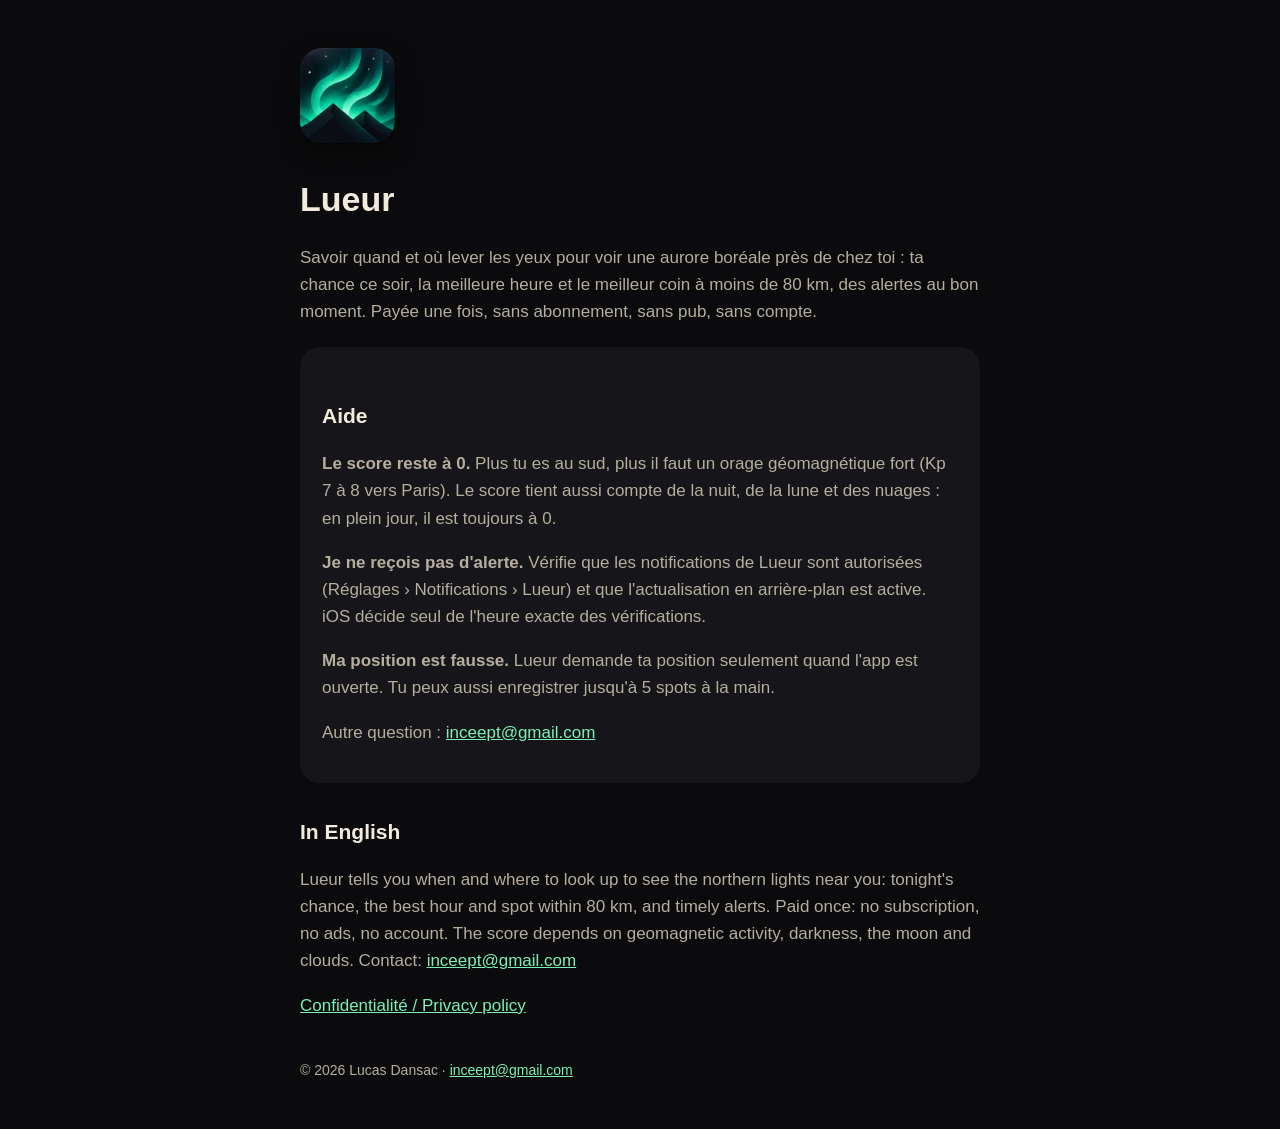
==== index.html @ 9ad00d9c "Lueur : page d'aide et confidentialité Co-Authored-By: Claude Opus 5.5 <noreply@anthropic.com>" ====
<!doctype html>
<html lang="fr"><head><meta charset="utf-8"><meta name="viewport" content="width=device-width,initial-scale=1">
<title>Lueur : aurores boréales</title><link rel="stylesheet" href="style.css"></head>
<body><main><img class="icon" src="icon.png" alt="">
<h1>Lueur</h1><p>Savoir quand et où lever les yeux pour voir une aurore boréale près de chez toi : ta chance ce soir, la meilleure heure et le meilleur coin à moins de 80 km, des alertes au bon moment. Payée une fois, sans abonnement, sans pub, sans compte.</p>
<div class="card"><h2>Aide</h2>
<p><strong>Le score reste à 0.</strong> Plus tu es au sud, plus il faut un orage géomagnétique fort (Kp 7 à 8 vers Paris). Le score tient aussi compte de la nuit, de la lune et des nuages : en plein jour, il est toujours à 0.</p>
<p><strong>Je ne reçois pas d'alerte.</strong> Vérifie que les notifications de Lueur sont autorisées (Réglages › Notifications › Lueur) et que l'actualisation en arrière-plan est active. iOS décide seul de l'heure exacte des vérifications.</p>
<p><strong>Ma position est fausse.</strong> Lueur demande ta position seulement quand l'app est ouverte. Tu peux aussi enregistrer jusqu'à 5 spots à la main.</p>
<p>Autre question : <a href="mailto:inceept@gmail.com?subject=Lueur">inceept@gmail.com</a></p></div>
<h2>In English</h2><p>Lueur tells you when and where to look up to see the northern lights near you: tonight's chance, the best hour and spot within 80 km, and timely alerts. Paid once: no subscription, no ads, no account. The score depends on geomagnetic activity, darkness, the moon and clouds. Contact: <a href="mailto:inceept@gmail.com?subject=Lueur">inceept@gmail.com</a></p>
<p><a href="confidentialite.html">Confidentialité / Privacy policy</a></p>
<footer>© 2026 Lucas Dansac · <a href="mailto:inceept@gmail.com">inceept@gmail.com</a></footer></main></body></html>
---- style.css ----
:root{--bg:#0B0B0D;--ink:#F2EBDD;--muted:#B5AE9F;--accent:#7CF0B5;--card:#16161A}
*{box-sizing:border-box}body{margin:0;background:var(--bg);color:var(--ink);font:17px/1.6 -apple-system,BlinkMacSystemFont,"Segoe UI",sans-serif}
main{max-width:720px;margin:0 auto;padding:48px 20px}img.icon{width:96px;height:96px;border-radius:22px;box-shadow:0 8px 24px rgba(0,0,0,.4)}
h1{font-size:34px;margin:20px 0 6px}h2{font-size:21px;margin-top:32px}p,li{color:var(--muted)}a{color:var(--accent)}
.card{background:var(--card);border-radius:20px;padding:20px 22px;margin:22px 0}
footer{margin-top:40px;font-size:14px;color:var(--muted)}
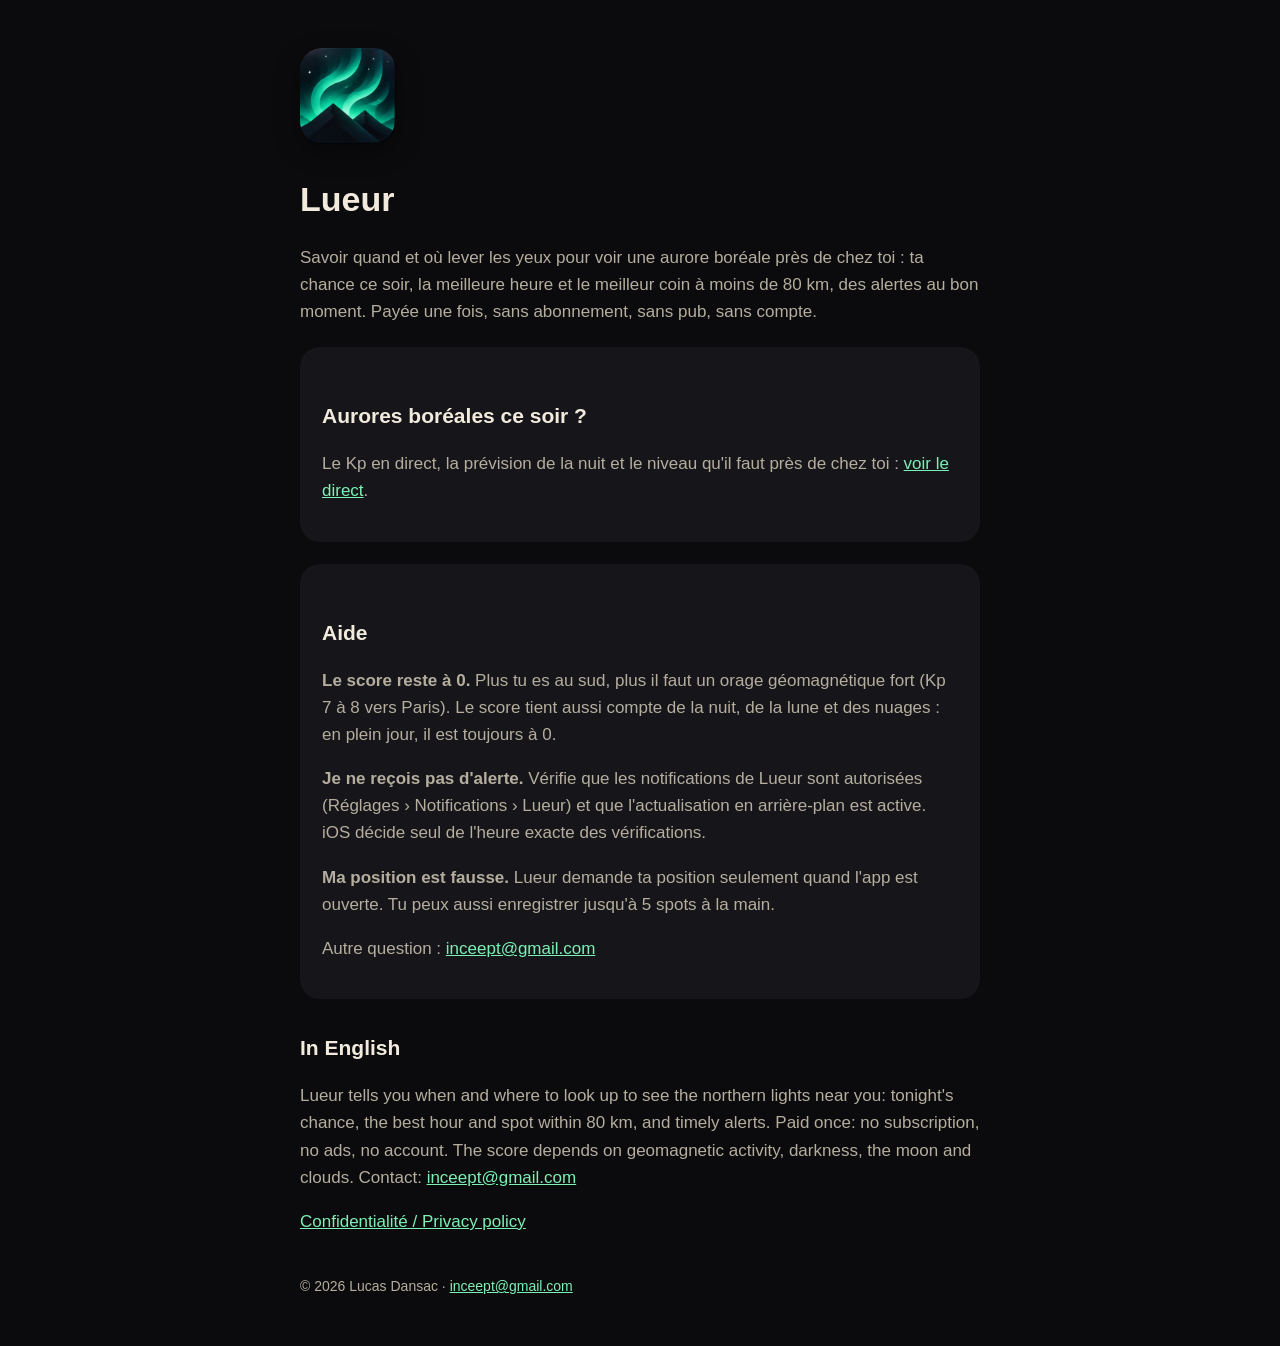
==== commit f0c438a8: "Page aurores boréales ce soir : Kp NOAA en direct et seuil par ville Co-Authored-By: Claude Opus 5.5" ====
--- a/index.html
+++ b/index.html
@@ -1,8 +1,9 @@
 <!doctype html>
 <html lang="fr"><head><meta charset="utf-8"><meta name="viewport" content="width=device-width,initial-scale=1">
-<title>Lueur : aurores boréales</title><link rel="stylesheet" href="style.css"></head>
+<title>Lueur : aurores boréales</title><meta name="description" content="Lueur, l'app iPhone qui te dit quand et où voir une aurore boréale près de chez toi. Kp en direct et prévisions gratuites."><link rel="stylesheet" href="style.css"></head>
 <body><main><img class="icon" src="icon.png" alt="">
 <h1>Lueur</h1><p>Savoir quand et où lever les yeux pour voir une aurore boréale près de chez toi : ta chance ce soir, la meilleure heure et le meilleur coin à moins de 80 km, des alertes au bon moment. Payée une fois, sans abonnement, sans pub, sans compte.</p>
+<div class="card"><h2>Aurores boréales ce soir ?</h2><p>Le Kp en direct, la prévision de la nuit et le niveau qu'il faut près de chez toi : <a href="aurores-boreales-ce-soir.html">voir le direct</a>.</p></div>
 <div class="card"><h2>Aide</h2>
 <p><strong>Le score reste à 0.</strong> Plus tu es au sud, plus il faut un orage géomagnétique fort (Kp 7 à 8 vers Paris). Le score tient aussi compte de la nuit, de la lune et des nuages : en plein jour, il est toujours à 0.</p>
 <p><strong>Je ne reçois pas d'alerte.</strong> Vérifie que les notifications de Lueur sont autorisées (Réglages › Notifications › Lueur) et que l'actualisation en arrière-plan est active. iOS décide seul de l'heure exacte des vérifications.</p>
--- a/style.css
+++ b/style.css
@@ -4,3 +4,15 @@
 h1{font-size:34px;margin:20px 0 6px}h2{font-size:21px;margin-top:32px}p,li{color:var(--muted)}a{color:var(--accent)}
 .card{background:var(--card);border-radius:20px;padding:20px 22px;margin:22px 0}
 footer{margin-top:40px;font-size:14px;color:var(--muted)}
+.note{font-size:13px}h2.haut{margin-top:4px}
+.chiffres{display:grid;grid-template-columns:1fr 1fr;gap:12px}.chiffres p{margin:0;font-size:14px}
+.chiffres strong{display:block;font-size:44px;line-height:1.1;color:var(--ink);font-variant-numeric:tabular-nums}
+.constat{border-radius:12px;padding:10px 12px;color:var(--ink);background:rgba(255,255,255,.06)}.constat.ok{background:rgba(124,240,181,.16)}
+.barres{display:flex;gap:4px;height:110px;align-items:stretch;margin:14px 0 4px}
+.barre{flex:1;display:flex;flex-direction:column;justify-content:flex-end;min-width:0}
+.barre span{display:block;background:rgba(124,240,181,.45);border-radius:4px 4px 0 0}.barre.orage span{background:var(--accent)}
+.barre small{font-size:10px;color:var(--muted);text-align:center;margin-top:3px}
+.villes{width:100%;border-collapse:collapse;font-size:15px}.villes th{text-align:left;font-size:12px;color:var(--muted);font-weight:600;padding:6px 0}
+.villes td{padding:8px 0;border-top:1px solid rgba(255,255,255,.08);color:var(--ink)}.villes td:last-child{text-align:right}
+.ce-soir{color:var(--muted)}.ce-soir.oui{color:var(--accent);font-weight:600}
+.cta{background:var(--accent);border-radius:20px;padding:20px 22px;margin:28px 0}.cta p,.cta strong{color:#0B0B0D}
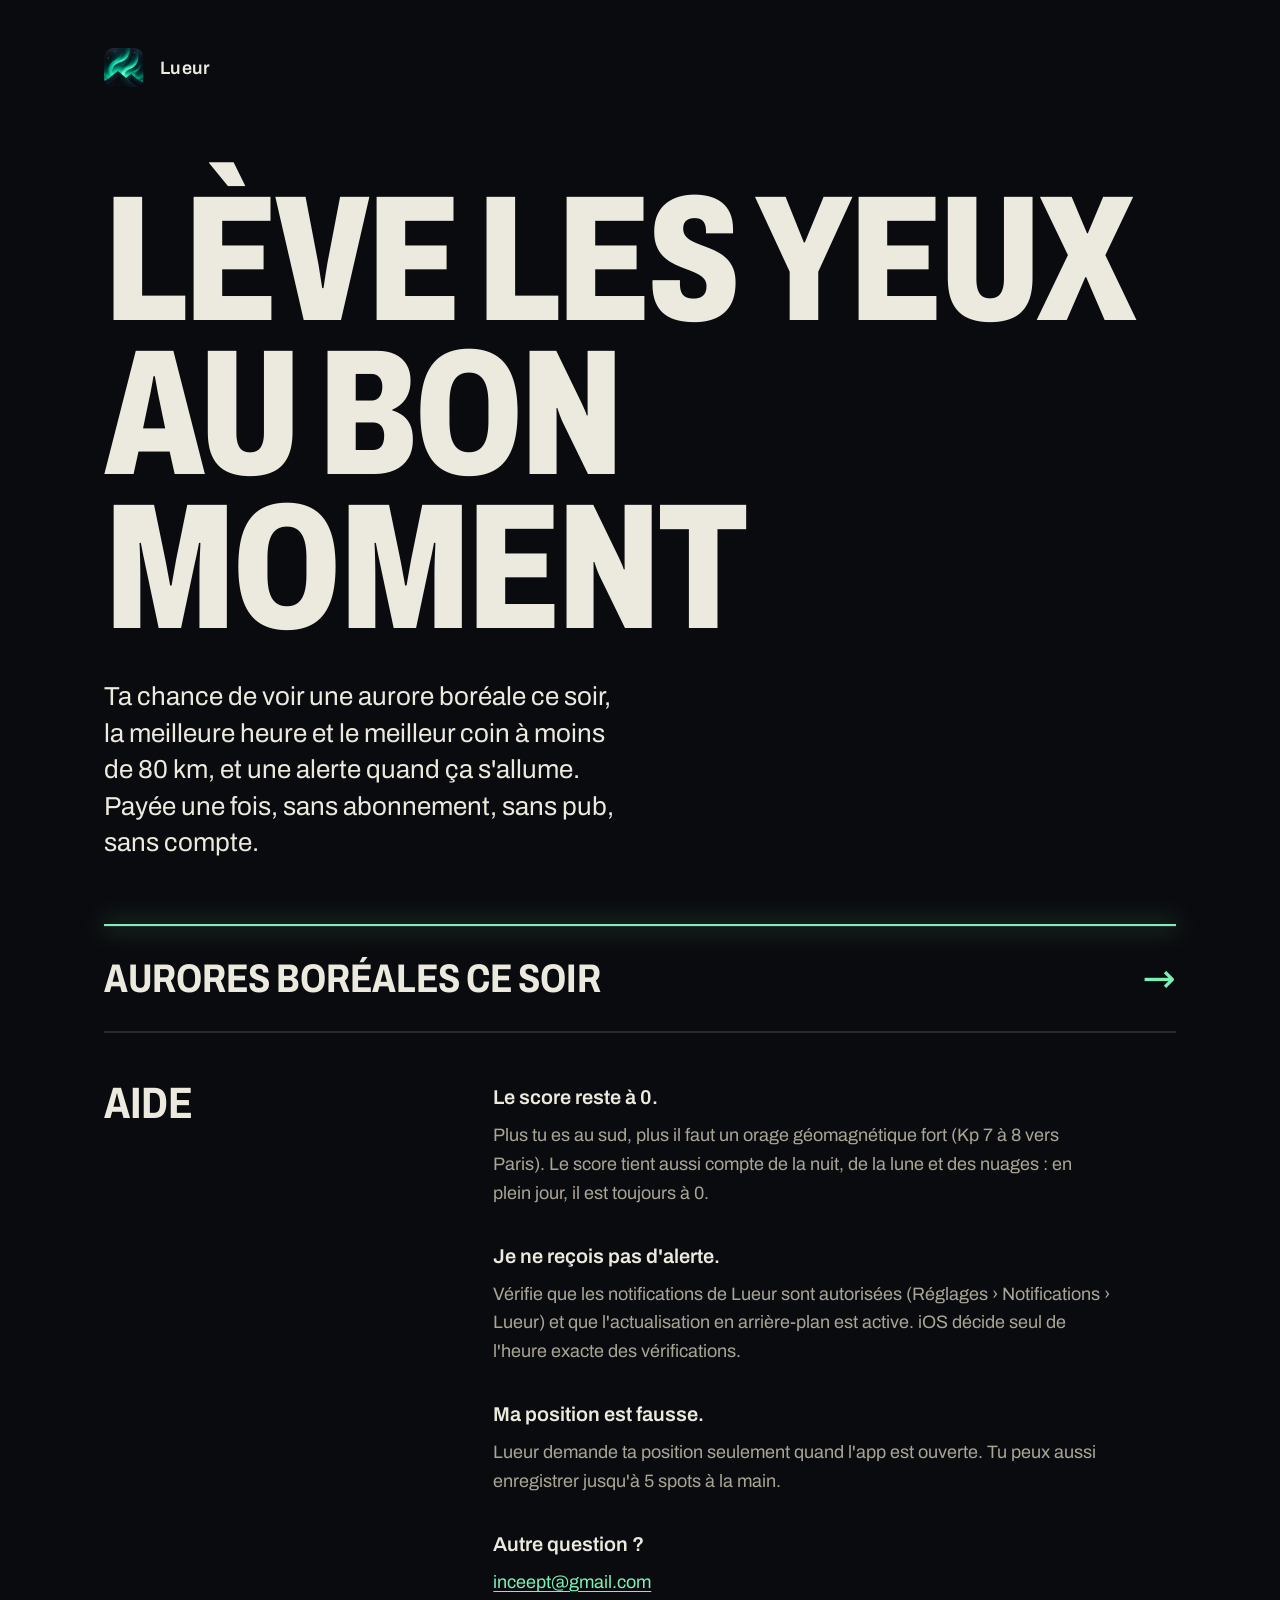
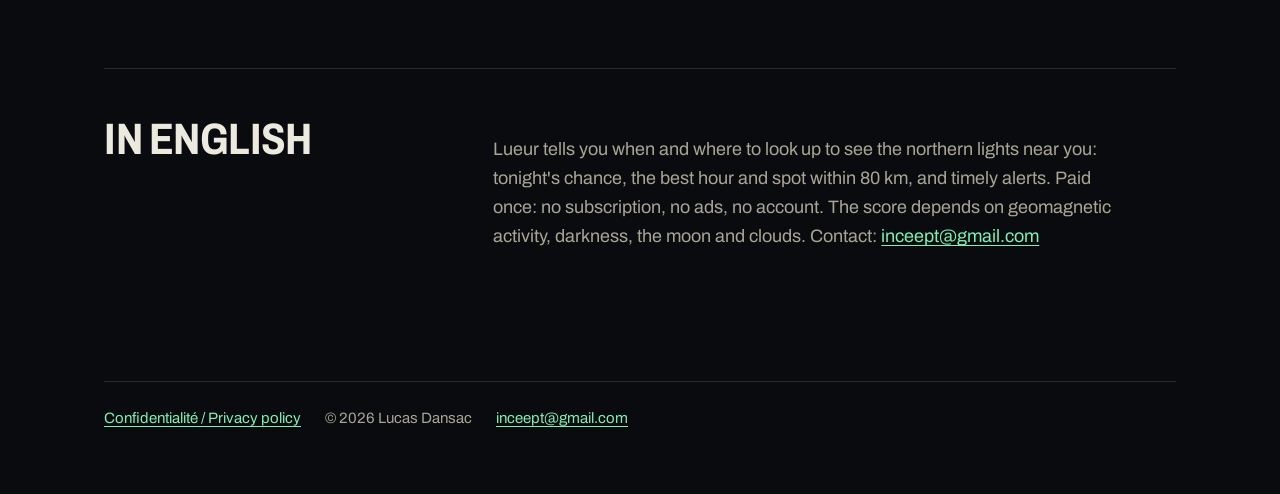
==== commit 9425ca89: "Site : nouvelle identité (Archivo, nuit et vert aurore, titres pleins, traits au lieu de cartes) Co-" ====
--- a/index.html
+++ b/index.html
@@ -1,14 +1,20 @@
 <!doctype html>
 <html lang="fr"><head><meta charset="utf-8"><meta name="viewport" content="width=device-width,initial-scale=1">
-<title>Lueur : aurores boréales</title><meta name="description" content="Lueur, l'app iPhone qui te dit quand et où voir une aurore boréale près de chez toi. Kp en direct et prévisions gratuites."><link rel="stylesheet" href="style.css"></head>
-<body><main><img class="icon" src="icon.png" alt="">
-<h1>Lueur</h1><p>Savoir quand et où lever les yeux pour voir une aurore boréale près de chez toi : ta chance ce soir, la meilleure heure et le meilleur coin à moins de 80 km, des alertes au bon moment. Payée une fois, sans abonnement, sans pub, sans compte.</p>
-<div class="card"><h2>Aurores boréales ce soir ?</h2><p>Le Kp en direct, la prévision de la nuit et le niveau qu'il faut près de chez toi : <a href="aurores-boreales-ce-soir.html">voir le direct</a>.</p></div>
-<div class="card"><h2>Aide</h2>
-<p><strong>Le score reste à 0.</strong> Plus tu es au sud, plus il faut un orage géomagnétique fort (Kp 7 à 8 vers Paris). Le score tient aussi compte de la nuit, de la lune et des nuages : en plein jour, il est toujours à 0.</p>
-<p><strong>Je ne reçois pas d'alerte.</strong> Vérifie que les notifications de Lueur sont autorisées (Réglages › Notifications › Lueur) et que l'actualisation en arrière-plan est active. iOS décide seul de l'heure exacte des vérifications.</p>
-<p><strong>Ma position est fausse.</strong> Lueur demande ta position seulement quand l'app est ouverte. Tu peux aussi enregistrer jusqu'à 5 spots à la main.</p>
-<p>Autre question : <a href="mailto:inceept@gmail.com?subject=Lueur">inceept@gmail.com</a></p></div>
-<h2>In English</h2><p>Lueur tells you when and where to look up to see the northern lights near you: tonight's chance, the best hour and spot within 80 km, and timely alerts. Paid once: no subscription, no ads, no account. The score depends on geomagnetic activity, darkness, the moon and clouds. Contact: <a href="mailto:inceept@gmail.com?subject=Lueur">inceept@gmail.com</a></p>
-<p><a href="confidentialite.html">Confidentialité / Privacy policy</a></p>
-<footer>© 2026 Lucas Dansac · <a href="mailto:inceept@gmail.com">inceept@gmail.com</a></footer></main></body></html>
+<title>Lueur : aurores boréales</title><meta name="description" content="Lueur, l'app iPhone qui te dit quand et où voir une aurore boréale près de chez toi. Kp en direct et prévisions gratuites."><link rel="preload" href="fonts/archivo.woff2" as="font" type="font/woff2" crossorigin><link rel="stylesheet" href="style.css"></head>
+<body><main>
+<a class="marque" href="index.html"><img src="icon.png" alt="">Lueur</a>
+<h1>Lève les yeux au bon moment</h1>
+<p class="chapeau">Ta chance de voir une aurore boréale ce soir, la meilleure heure et le meilleur coin à moins de 80 km, et une alerte quand ça s'allume. Payée une fois, sans abonnement, sans pub, sans compte.</p>
+<div class="horizon" aria-hidden="true"></div>
+<a class="direct" href="aurores-boreales-ce-soir.html"><span>Aurores boréales ce soir</span><em aria-hidden="true">→</em></a>
+
+<section class="grille"><h2>Aide</h2><dl class="qr">
+<dt>Le score reste à 0.</dt><dd>Plus tu es au sud, plus il faut un orage géomagnétique fort (Kp 7 à 8 vers Paris). Le score tient aussi compte de la nuit, de la lune et des nuages : en plein jour, il est toujours à 0.</dd>
+<dt>Je ne reçois pas d'alerte.</dt><dd>Vérifie que les notifications de Lueur sont autorisées (Réglages › Notifications › Lueur) et que l'actualisation en arrière-plan est active. iOS décide seul de l'heure exacte des vérifications.</dd>
+<dt>Ma position est fausse.</dt><dd>Lueur demande ta position seulement quand l'app est ouverte. Tu peux aussi enregistrer jusqu'à 5 spots à la main.</dd>
+<dt>Autre question ?</dt><dd><a href="mailto:inceept@gmail.com?subject=Lueur">inceept@gmail.com</a></dd>
+</dl></section>
+
+<section class="grille" lang="en"><h2>In English</h2><p>Lueur tells you when and where to look up to see the northern lights near you: tonight's chance, the best hour and spot within 80 km, and timely alerts. Paid once: no subscription, no ads, no account. The score depends on geomagnetic activity, darkness, the moon and clouds. Contact: <a href="mailto:inceept@gmail.com?subject=Lueur">inceept@gmail.com</a></p></section>
+
+<footer><a href="confidentialite.html">Confidentialité / Privacy policy</a><span>© 2026 Lucas Dansac</span><a href="mailto:inceept@gmail.com">inceept@gmail.com</a></footer></main></body></html>
--- a/style.css
+++ b/style.css
@@ -1,18 +1,71 @@
-:root{--bg:#0B0B0D;--ink:#F2EBDD;--muted:#B5AE9F;--accent:#7CF0B5;--card:#16161A}
-*{box-sizing:border-box}body{margin:0;background:var(--bg);color:var(--ink);font:17px/1.6 -apple-system,BlinkMacSystemFont,"Segoe UI",sans-serif}
-main{max-width:720px;margin:0 auto;padding:48px 20px}img.icon{width:96px;height:96px;border-radius:22px;box-shadow:0 8px 24px rgba(0,0,0,.4)}
-h1{font-size:34px;margin:20px 0 6px}h2{font-size:21px;margin-top:32px}p,li{color:var(--muted)}a{color:var(--accent)}
-.card{background:var(--card);border-radius:20px;padding:20px 22px;margin:22px 0}
-footer{margin-top:40px;font-size:14px;color:var(--muted)}
-.note{font-size:13px}h2.haut{margin-top:4px}
-.chiffres{display:grid;grid-template-columns:1fr 1fr;gap:12px}.chiffres p{margin:0;font-size:14px}
-.chiffres strong{display:block;font-size:44px;line-height:1.1;color:var(--ink);font-variant-numeric:tabular-nums}
-.constat{border-radius:12px;padding:10px 12px;color:var(--ink);background:rgba(255,255,255,.06)}.constat.ok{background:rgba(124,240,181,.16)}
-.barres{display:flex;gap:4px;height:110px;align-items:stretch;margin:14px 0 4px}
+/* Lueur : nuit noire, une seule couleur, celle de l'aurore. Échelle d'espacement de 8 px. */
+@font-face{font-family:"Archivo";src:url(fonts/archivo.woff2) format("woff2");font-weight:100 900;font-stretch:62% 125%;font-display:swap}
+:root{
+  --nuit:#0A0B0E;--ink:#ECEADF;--muted:#A9A596;--trait:#2A2B2F;--aurore:#7CF0B5;
+  --s1:8px;--s2:16px;--s3:24px;--s4:32px;--s6:48px;--s8:64px;--s12:96px;
+  --large:1120px
+}
+*{box-sizing:border-box}
+html{background:var(--nuit)}
+body{margin:0;color:var(--ink);font:400 18px/1.6 "Archivo",system-ui,sans-serif;font-stretch:100%;-webkit-font-smoothing:antialiased}
+main{max-width:var(--large);margin:0 auto;padding:var(--s6) var(--s3) var(--s8)}
+a{color:var(--aurore);text-decoration:underline;text-decoration-thickness:1px;text-underline-offset:3px}
+a:hover,a:focus-visible{color:var(--ink);text-decoration-thickness:2px}
+:focus-visible{outline:2px solid var(--aurore);outline-offset:3px}
+p,li{color:var(--muted);max-width:62ch}
+strong{color:var(--ink);font-weight:600}
+
+/* En-tête : l'icône et le nom en petit, comme une signature */
+.marque{display:flex;align-items:center;gap:var(--s2);margin-bottom:var(--s12);text-decoration:none;color:var(--ink);font-weight:600;letter-spacing:.02em}
+.marque img,img.icon{width:40px;height:40px;border-radius:10px}
+img.icon{display:block;margin-bottom:var(--s6)}
+
+/* Titres : très grands, serrés, pleins */
+h1{font-weight:800;font-stretch:72%;font-size:clamp(64px,14vw,184px);line-height:.86;letter-spacing:-.02em;margin:0 0 var(--s4);text-transform:uppercase}
+h1.page{font-size:clamp(48px,9vw,112px)}
+h2{font-weight:700;font-stretch:80%;font-size:clamp(28px,4vw,44px);line-height:1;letter-spacing:-.01em;text-transform:uppercase;margin:var(--s8) 0 var(--s3)}
+h2.haut{margin-top:0}
+.chapeau{font-size:clamp(20px,2.2vw,26px);line-height:1.4;color:var(--ink);max-width:34ch;margin:0}
+
+/* L'horizon : un trait de lumière au ras de la page */
+.horizon{height:2px;background:var(--aurore);margin:var(--s8) 0 0;box-shadow:0 0 24px 2px rgba(124,240,181,.35)}
+
+/* Blocs : séparés par des traits, pas des cartes */
+.card,.bloc{border-top:1px solid var(--trait);padding:var(--s4) 0;margin:0}
+.grille{display:grid;grid-template-columns:minmax(0,1fr) minmax(0,2fr);gap:var(--s3) var(--s6);border-top:1px solid var(--trait);padding:var(--s6) 0}
+.grille>h2{margin:0}
+.qr{margin:0 0 var(--s3)}
+.qr dt{color:var(--ink);font-weight:600;font-size:20px;margin:0 0 var(--s1)}
+.qr dd{margin:0 0 var(--s4);color:var(--muted);max-width:62ch}.qr dd:last-child{margin-bottom:0}
+.chapeau+.card{margin-top:var(--s6)}
+
+/* Lien principal : une ligne entière qui s'allume */
+.direct{display:flex;justify-content:space-between;align-items:baseline;gap:var(--s3);border-top:1px solid var(--trait);border-bottom:1px solid var(--trait);padding:var(--s4) 0;text-decoration:none;color:var(--ink)}
+.direct span{font-weight:700;font-stretch:80%;font-size:clamp(24px,3.4vw,40px);text-transform:uppercase;line-height:1}
+.direct em{font-style:normal;color:var(--aurore);font-size:clamp(24px,3.4vw,40px);line-height:1;transition:transform .2s}
+.direct:hover,.direct:focus-visible{color:var(--aurore)}
+.direct:hover em,.direct:focus-visible em{transform:translateX(8px)}
+
+footer{margin-top:var(--s8);padding-top:var(--s3);border-top:1px solid var(--trait);font-size:15px;color:var(--muted);display:flex;flex-wrap:wrap;gap:var(--s1) var(--s3)}
+.note{font-size:15px}
+
+/* Page « ce soir » : les chiffres en très grand */
+.chiffres{display:grid;grid-template-columns:1fr 1fr;gap:var(--s3)}.chiffres p{margin:0;font-size:15px}
+.chiffres strong{display:block;font-weight:800;font-stretch:72%;font-size:clamp(72px,12vw,144px);line-height:.9;color:var(--ink);font-variant-numeric:tabular-nums}
+.constat{border-left:2px solid var(--trait);padding:var(--s1) var(--s2);color:var(--ink);margin:var(--s3) 0}.constat.ok{border-color:var(--aurore)}
+.barres{display:flex;gap:4px;height:120px;align-items:stretch;margin:var(--s3) 0 var(--s1)}
 .barre{flex:1;display:flex;flex-direction:column;justify-content:flex-end;min-width:0}
-.barre span{display:block;background:rgba(124,240,181,.45);border-radius:4px 4px 0 0}.barre.orage span{background:var(--accent)}
-.barre small{font-size:10px;color:var(--muted);text-align:center;margin-top:3px}
-.villes{width:100%;border-collapse:collapse;font-size:15px}.villes th{text-align:left;font-size:12px;color:var(--muted);font-weight:600;padding:6px 0}
-.villes td{padding:8px 0;border-top:1px solid rgba(255,255,255,.08);color:var(--ink)}.villes td:last-child{text-align:right}
-.ce-soir{color:var(--muted)}.ce-soir.oui{color:var(--accent);font-weight:600}
-.cta{background:var(--accent);border-radius:20px;padding:20px 22px;margin:28px 0}.cta p,.cta strong{color:#0B0B0D}
+.barre span{display:block;background:#3A5C4C}.barre.orage span{background:var(--aurore)}
+.barre small{font-size:11px;color:var(--muted);text-align:center;margin-top:4px}
+.villes{width:100%;border-collapse:collapse;font-size:17px}.villes th{text-align:left;font-size:13px;color:var(--muted);font-weight:600;padding:var(--s1) 0;text-transform:uppercase;letter-spacing:.06em}
+.villes td{padding:12px 0;border-top:1px solid var(--trait);color:var(--ink)}.villes td:last-child{text-align:right}
+.ce-soir{color:var(--muted)}.ce-soir.oui{color:var(--aurore);font-weight:600}
+.cta{border:1px solid var(--aurore);padding:var(--s4);margin:var(--s6) 0}.cta p{color:var(--ink);margin:0}
+
+@media (max-width:720px){
+  main{padding:var(--s4) var(--s2) var(--s6)}
+  .marque{margin-bottom:var(--s8)}
+  .grille{grid-template-columns:1fr;padding:var(--s4) 0}
+  .chiffres{grid-template-columns:1fr}
+}
+@media (prefers-reduced-motion:reduce){*{transition:none!important}}
